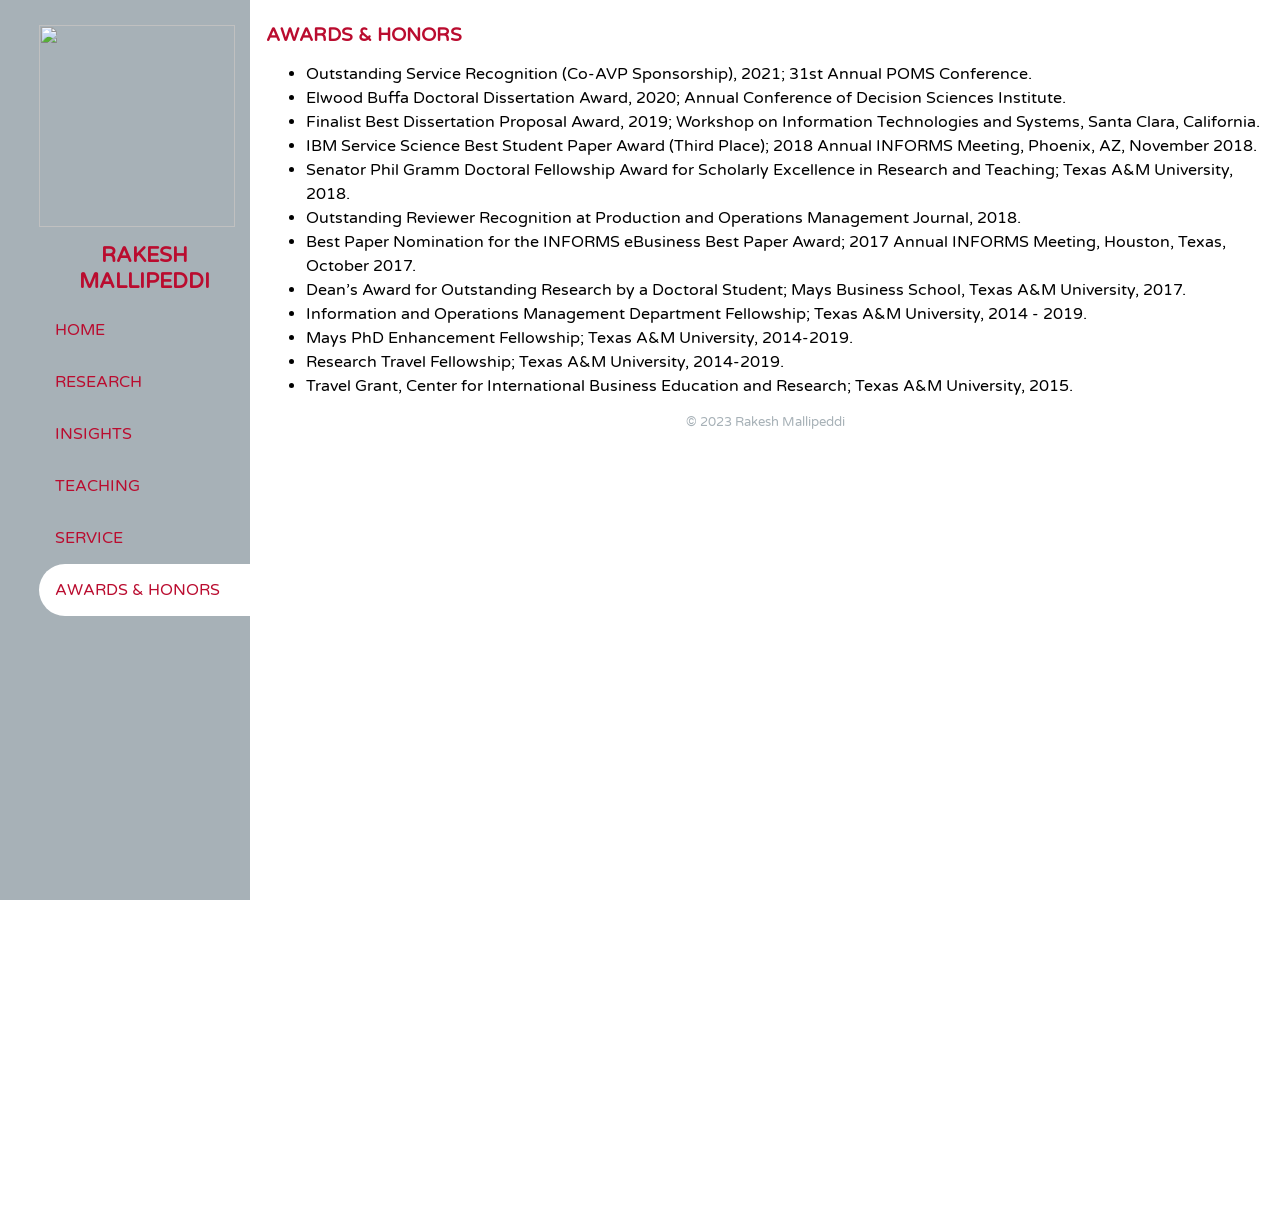
==== awards.html @ e10d99af "Add files via upload" ====
<!DOCTYPE html>
<html>
<head>
<title>Rakesh Mallipeddi - Research</title>

<link href='https://fonts.googleapis.com/css?family=Varela Round' rel='stylesheet'>
  <body style="font-family:Varela Round;  ">

<meta name="viewport" content="width=device-width, initial-scale=1.0">
<style>
body {
  margin: 0;
  font-family: "Lato", sans-serif;
}

.sidebar {
  margin: 0;
  padding: 0;
  width: 250px;
  background-color:#A7B1B7;
  position: fixed;
  height: 100%;
  overflow: auto;
}

.sidebar a {
  display: block;
  color: #BA0C2F;
  padding: 16px;
  text-decoration: none;
}
 
.sidebar a.active {
  color: #BA0C2F;
  background-color: white;
  border-top-left-radius: 999px;
  border-bottom-left-radius: 999px;
  border-width:2px;

}


.sidebar c {
    display: block;
    color: #BA0C2F;
    text-align: center;
    padding: 10px 10px;
    text-decoration: none;
	font-size:16pt;
}

.sidebar a:hover:not(.active) {
  background-color: #f2eeed;
    border-top-left-radius: 999px;
  border-bottom-left-radius: 999px;
  color: #BA0C2F;
}

div.content {
  margin-left: 250px;
  padding: 5px 16px;
  height: 1200px;
  background-color:  white;
}

@media screen and (max-width: 700px) {
  .sidebar {
    width: 100%;
    height: auto;
    position: relative;
  }
  .sidebar a {float: left;}
  div.content {margin-left: 0;}
}

@media screen and (max-width: 400px) {
  .sidebar a {
    text-align: center;
    float: none;
  }
}
</style>
</head>
<body>

<div class="sidebar">
 <span
style='position:absolute;left:39px;top:25px;'><img src="index_files/shot.png" width="196" height="202">
 <c><b>RAKESH MALLIPEDDI</b></c>

  <a  href="home.html">HOME</a>
  <a  href="research.html">RESEARCH</a>
  <a href="insights.html">INSIGHTS</a>
  <a href="teaching.html">TEACHING</a>
  <a href="service.html">SERVICE</a>
  <a class="active" href="awards.html">AWARDS & HONORS</a>

</div>
   
	  
<div class="content">


<h3 style='margin-bottom:-.00in;color: #BA0C2F;font-size:14.0pt '> AWARDS & HONORS </h3>
  
 <ul style="font-size:12pt; line-height: 1.5;">
   <li> Outstanding Service Recognition (Co-AVP Sponsorship), 2021; 31st Annual POMS Conference.

   <li> Elwood Buffa Doctoral Dissertation Award, 2020; Annual Conference of Decision Sciences Institute.

   <li> Finalist Best Dissertation Proposal Award, 2019; Workshop on Information Technologies and Systems, Santa Clara, California.

   <li> IBM Service Science Best Student Paper Award (Third Place); 2018 Annual INFORMS Meeting, Phoenix, AZ, November 2018.

   <li> Senator Phil Gramm Doctoral Fellowship Award for Scholarly Excellence in Research and Teaching; Texas A&M University, 2018.

   <li> Outstanding Reviewer Recognition at Production and Operations Management Journal, 2018.

   <li> Best Paper Nomination for the INFORMS eBusiness Best Paper Award; 2017 Annual INFORMS Meeting, Houston, Texas, October 2017.

   <li> Dean’s Award for Outstanding Research by a Doctoral Student; Mays Business School, Texas A&M University, 2017.

   <li> Information and Operations Management Department Fellowship; Texas A&M University, 2014 - 2019.

   <li> Mays PhD Enhancement Fellowship; Texas A&M University, 2014-2019.

   <li> Research Travel Fellowship; Texas A&M University, 2014-2019.

   <li> Travel Grant, Center for International Business Education and Research; Texas A&M University, 2015.




   </ul>

 

<footer  align="center"><p  style='  font-size:10.0pt; color:#A7B1B7 '>&copy; 2023 Rakesh Mallipeddi </footer>
</div>
</body>
</html>
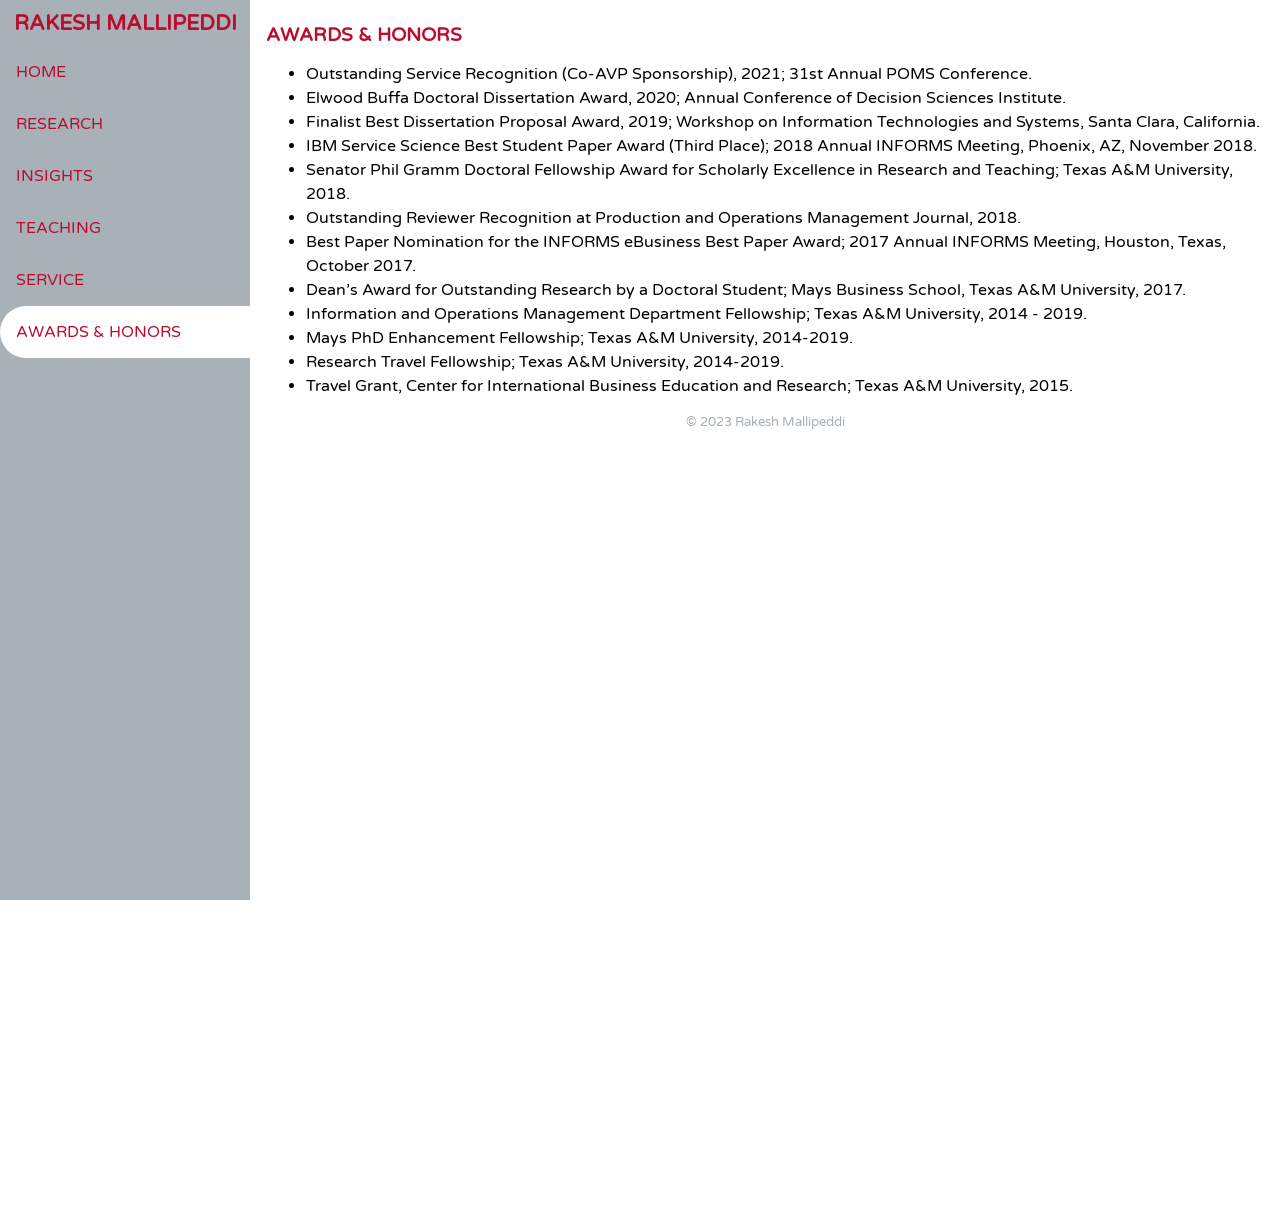
==== commit c65e48d8: "Add files via upload" ====
--- a/awards.html
+++ b/awards.html
@@ -84,8 +84,7 @@
 <body>
 
 <div class="sidebar">
- <span
-style='position:absolute;left:39px;top:25px;'><img src="index_files/shot.png" width="196" height="202">
+
  <c><b>RAKESH MALLIPEDDI</b></c>
 
   <a  href="home.html">HOME</a>
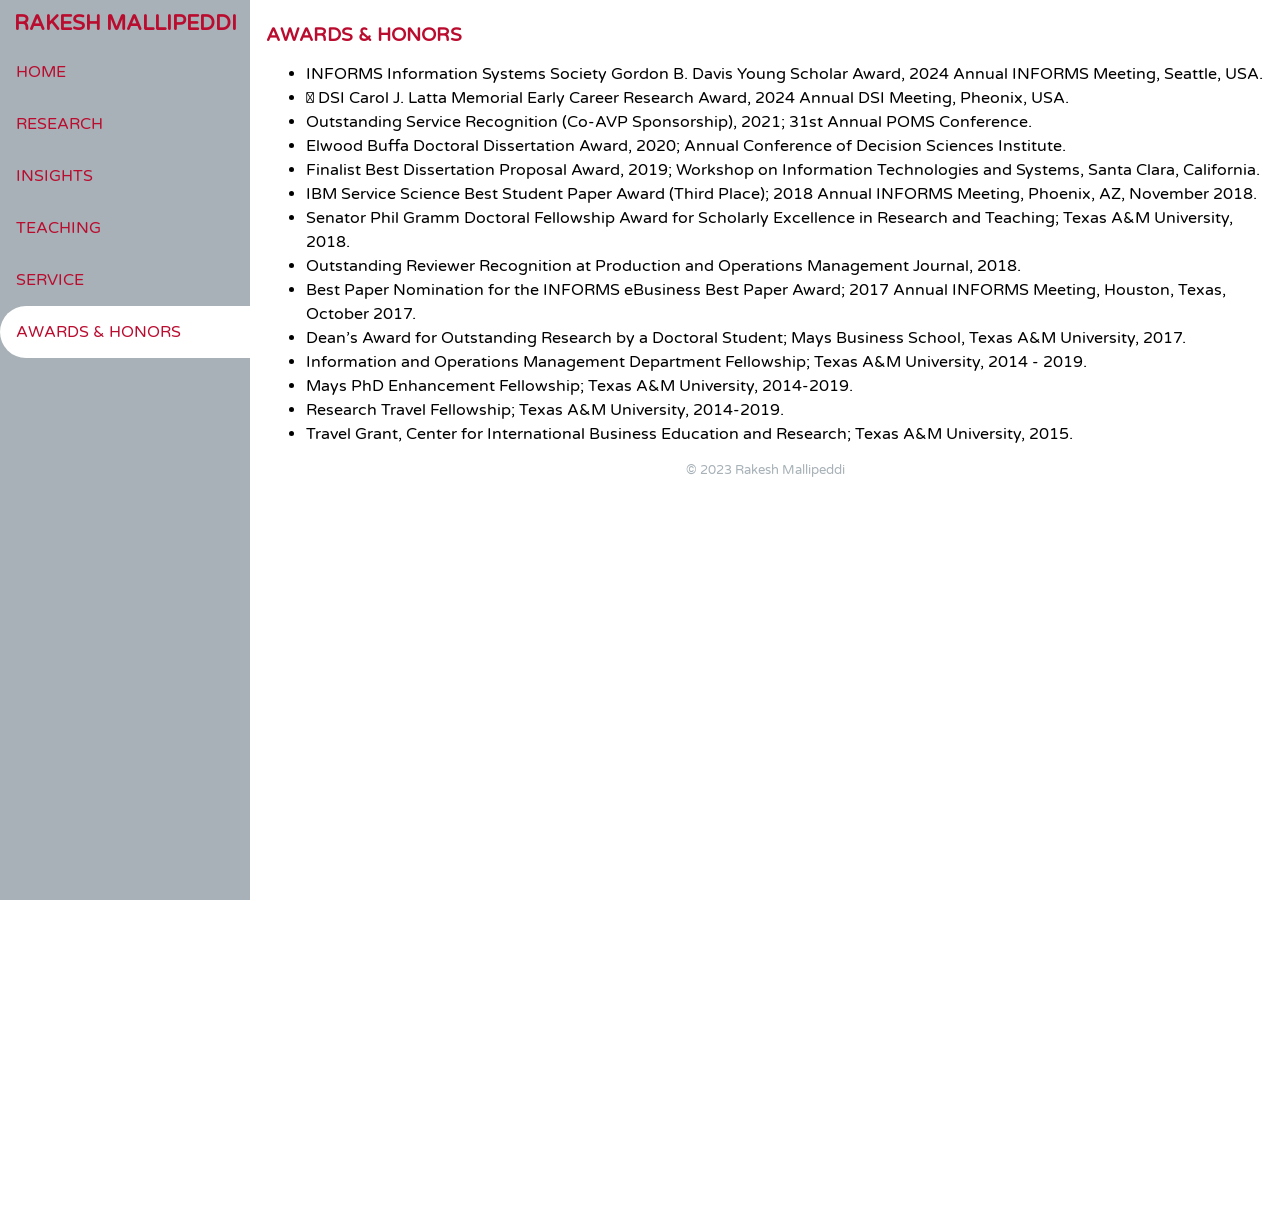
==== commit f214946c: "Update awards.html" ====
--- a/awards.html
+++ b/awards.html
@@ -103,6 +103,10 @@
 <h3 style='margin-bottom:-.00in;color: #BA0C2F;font-size:14.0pt '> AWARDS & HONORS </h3>
   
  <ul style="font-size:12pt; line-height: 1.5;">
+    <li> INFORMS Information Systems Society Gordon B. Davis Young Scholar Award, 2024 Annual INFORMS Meeting, Seattle, USA.
+
+    <li> 	DSI Carol J. Latta Memorial Early Career Research Award, 2024 Annual DSI Meeting, Pheonix, USA.
+
    <li> Outstanding Service Recognition (Co-AVP Sponsorship), 2021; 31st Annual POMS Conference.
 
    <li> Elwood Buffa Doctoral Dissertation Award, 2020; Annual Conference of Decision Sciences Institute.
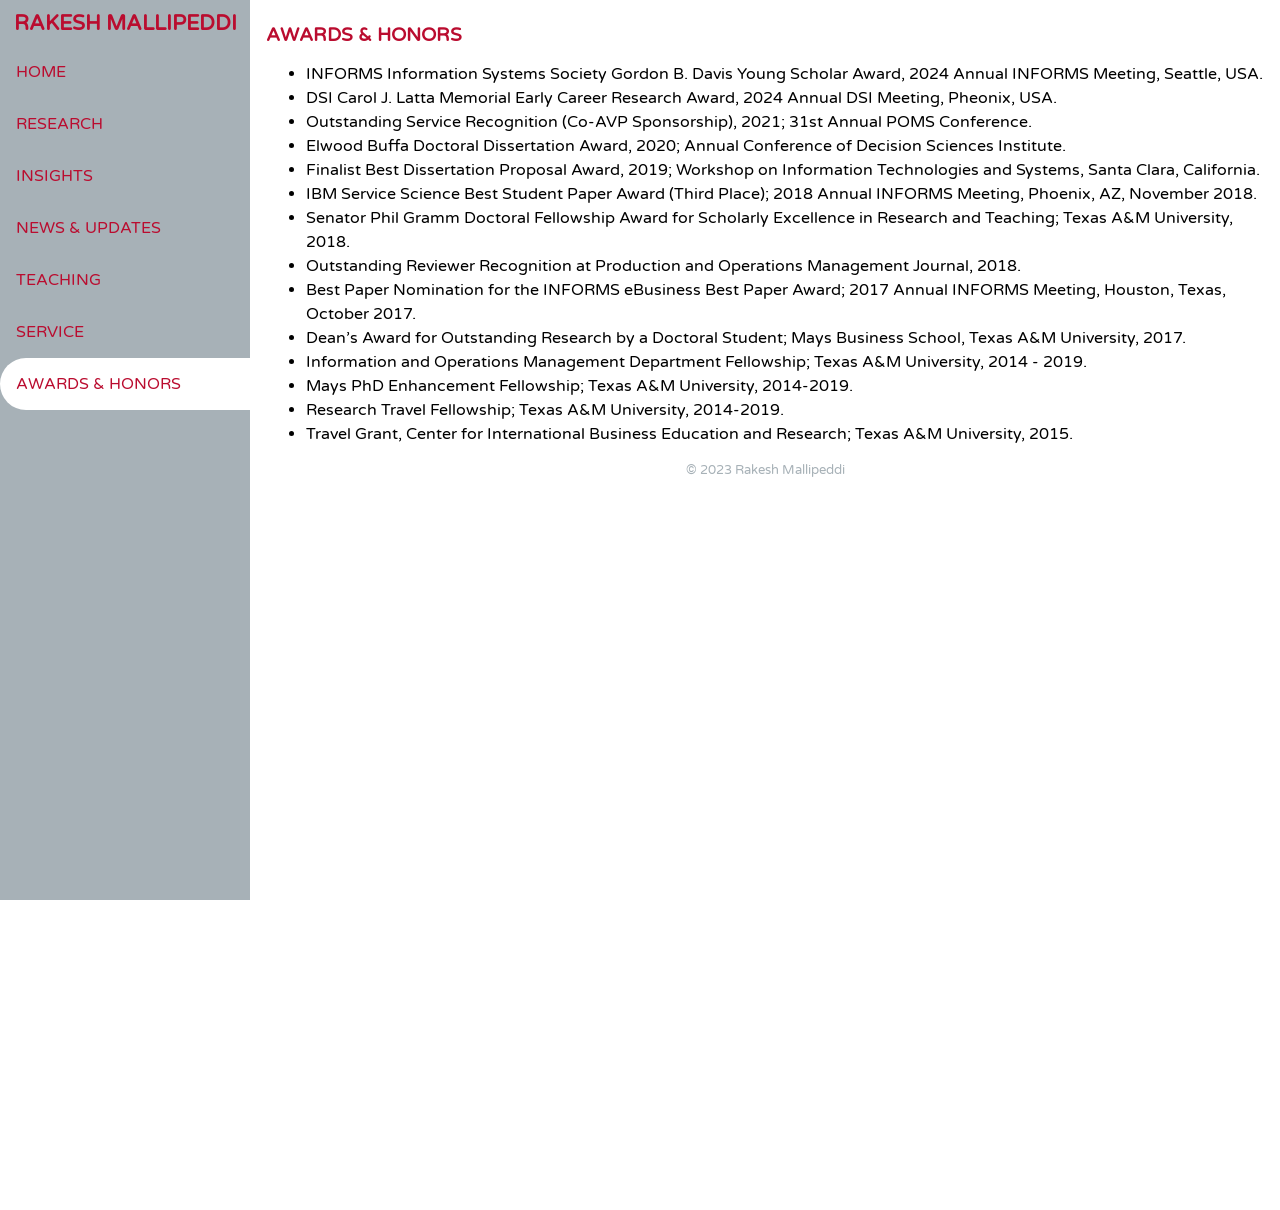
==== commit 2899187a: "Update awards.html" ====
--- a/awards.html
+++ b/awards.html
@@ -1,7 +1,7 @@
 <!DOCTYPE html>
 <html>
 <head>
-<title>Rakesh Mallipeddi - Research</title>
+<title>Rakesh Mallipeddi - Awards</title>
 
 <link href='https://fonts.googleapis.com/css?family=Varela Round' rel='stylesheet'>
   <body style="font-family:Varela Round;  ">
@@ -90,6 +90,7 @@
   <a  href="home.html">HOME</a>
   <a  href="research.html">RESEARCH</a>
   <a href="insights.html">INSIGHTS</a>
+  <a  href="research.html">NEWS & UPDATES</a>
   <a href="teaching.html">TEACHING</a>
   <a href="service.html">SERVICE</a>
   <a class="active" href="awards.html">AWARDS & HONORS</a>
@@ -105,7 +106,7 @@
  <ul style="font-size:12pt; line-height: 1.5;">
     <li> INFORMS Information Systems Society Gordon B. Davis Young Scholar Award, 2024 Annual INFORMS Meeting, Seattle, USA.
 
-    <li> 	DSI Carol J. Latta Memorial Early Career Research Award, 2024 Annual DSI Meeting, Pheonix, USA.
+    <li>  DSI Carol J. Latta Memorial Early Career Research Award, 2024 Annual DSI Meeting, Pheonix, USA.
 
    <li> Outstanding Service Recognition (Co-AVP Sponsorship), 2021; 31st Annual POMS Conference.
 
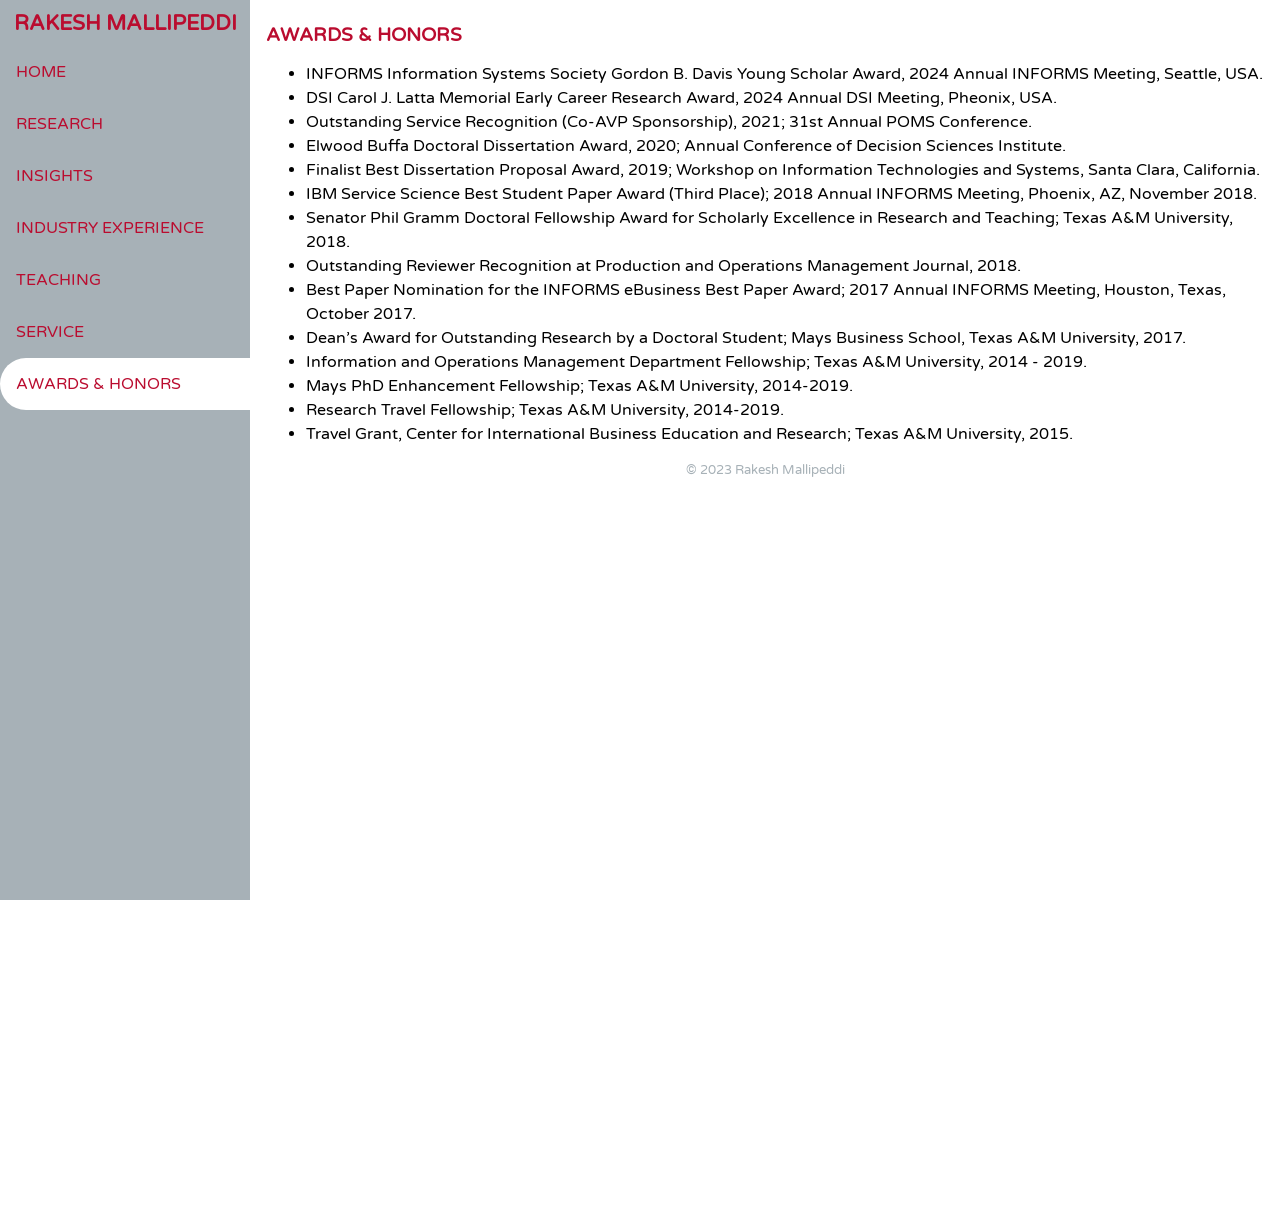
==== commit 44583956: "Update awards.html" ====
--- a/awards.html
+++ b/awards.html
@@ -90,8 +90,8 @@
   <a  href="home.html">HOME</a>
   <a  href="research.html">RESEARCH</a>
   <a href="insights.html">INSIGHTS</a>
-  <a  href="research.html">NEWS & UPDATES</a>
-  <a href="teaching.html">TEACHING</a>
+ <a  href="industry.html">INDUSTRY EXPERIENCE</a>
+	<a href="teaching.html">TEACHING</a>
   <a href="service.html">SERVICE</a>
   <a class="active" href="awards.html">AWARDS & HONORS</a>
 
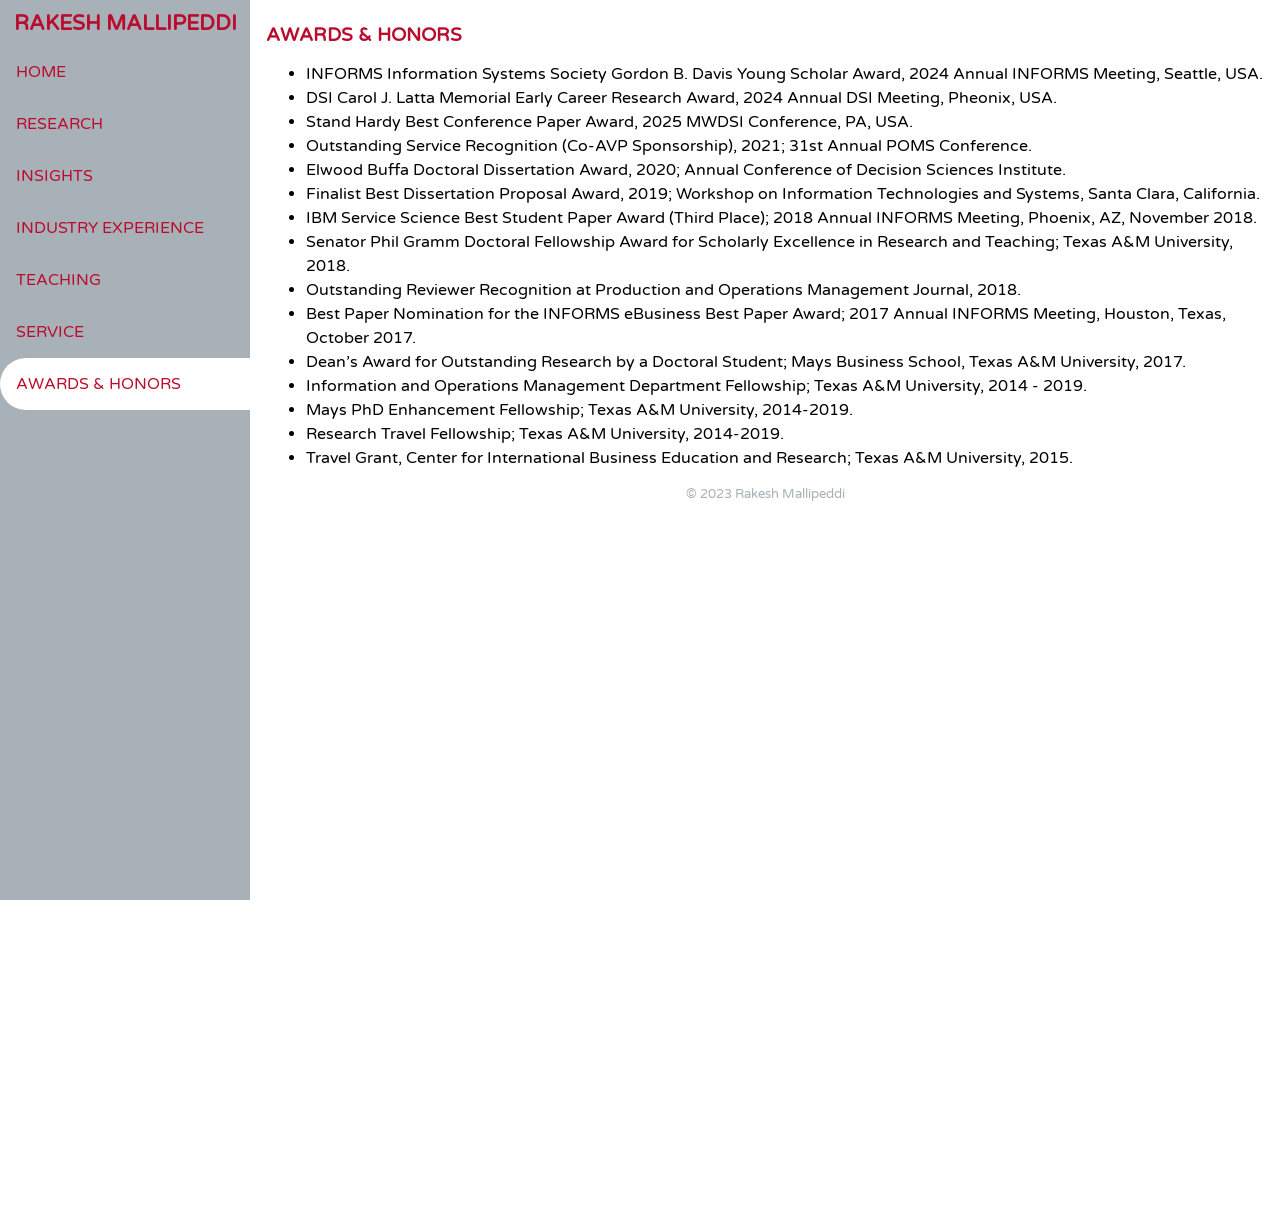
==== commit 124c5d4d: "Update awards.html" ====
--- a/awards.html
+++ b/awards.html
@@ -107,6 +107,7 @@
     <li> INFORMS Information Systems Society Gordon B. Davis Young Scholar Award, 2024 Annual INFORMS Meeting, Seattle, USA.
 
     <li>  DSI Carol J. Latta Memorial Early Career Research Award, 2024 Annual DSI Meeting, Pheonix, USA.
+	<li> Stand Hardy Best Conference Paper Award, 2025 MWDSI Conference, PA, USA.
 
    <li> Outstanding Service Recognition (Co-AVP Sponsorship), 2021; 31st Annual POMS Conference.
 
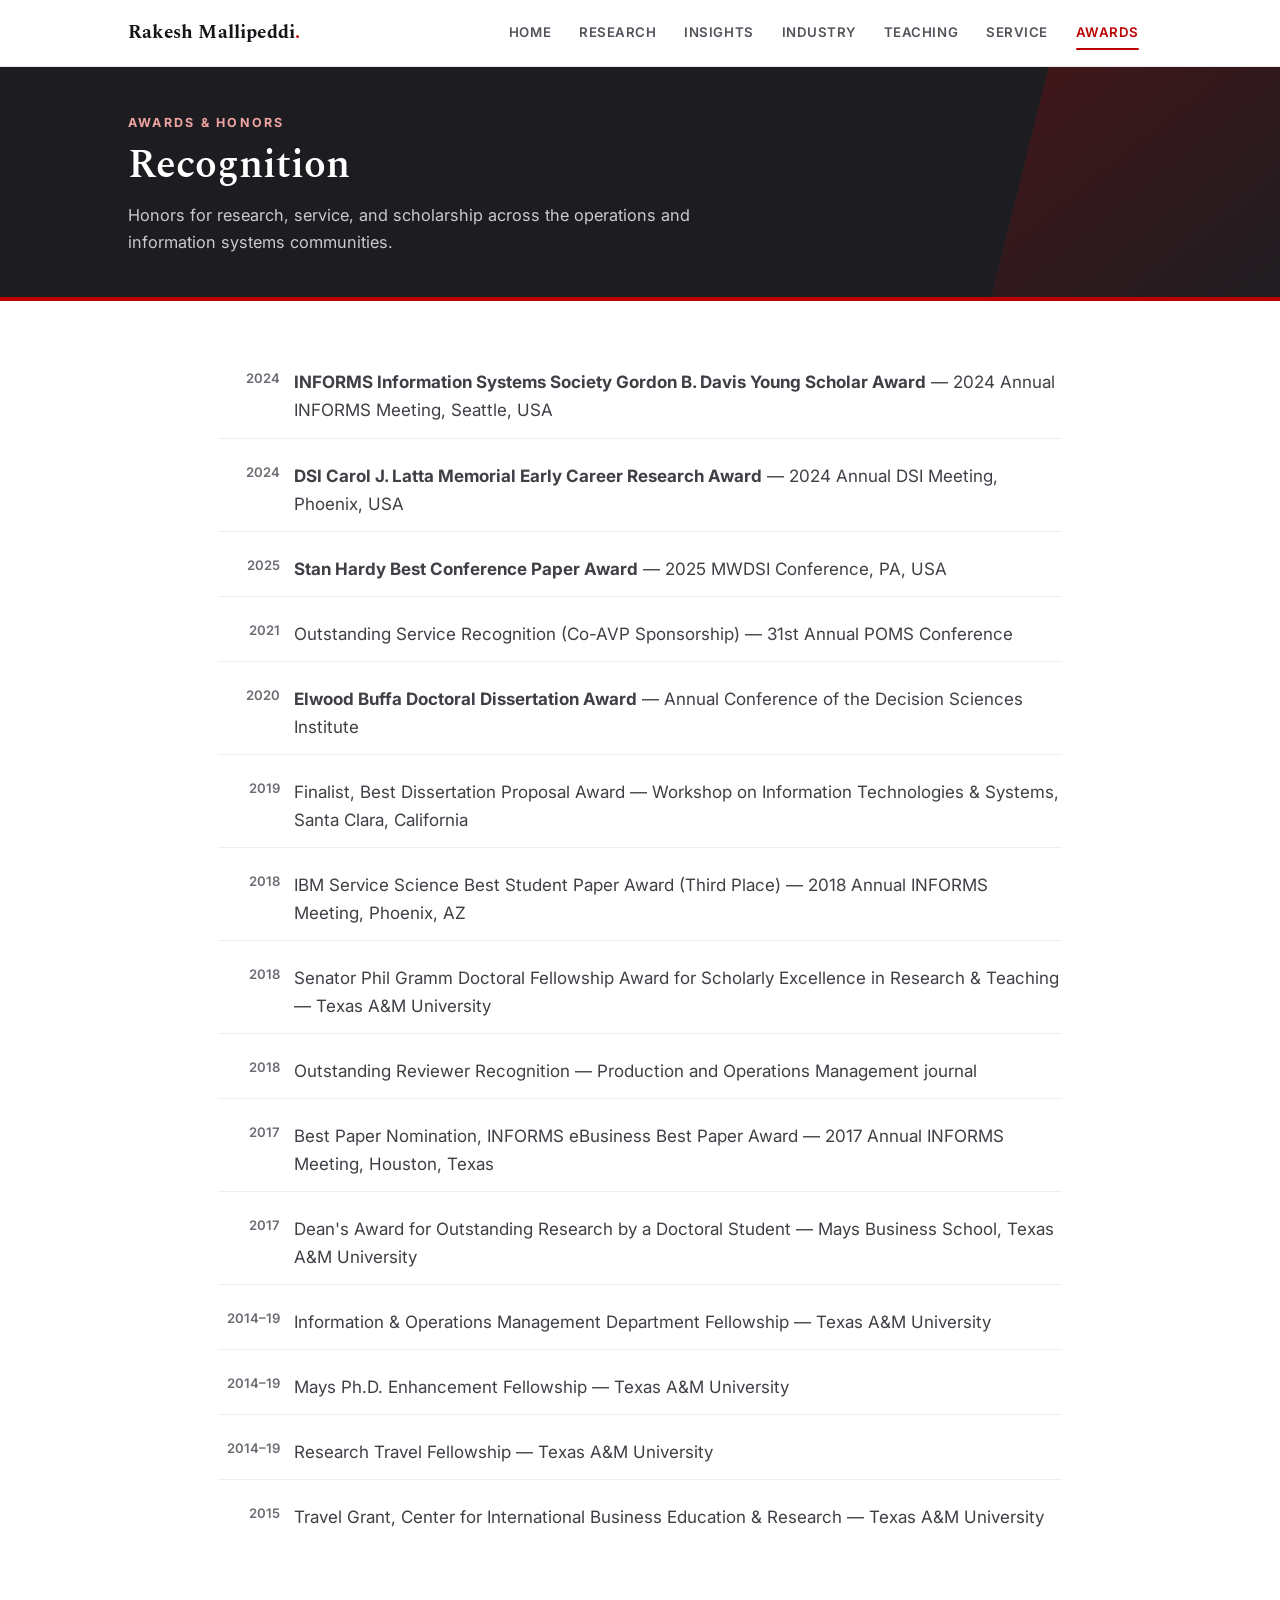
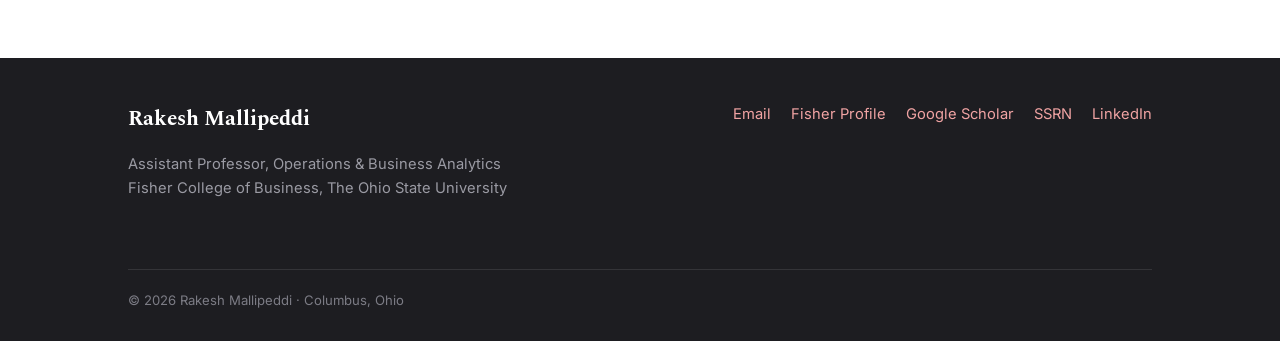
==== commit 2fc5bc79: "Add files via upload" ====
--- a/awards.html
+++ b/awards.html
@@ -1,146 +1,95 @@
-<!DOCTYPE html>
-<html>
-<head>
-<title>Rakesh Mallipeddi - Awards</title>
-
-<link href='https://fonts.googleapis.com/css?family=Varela Round' rel='stylesheet'>
-  <body style="font-family:Varela Round;  ">
-
-<meta name="viewport" content="width=device-width, initial-scale=1.0">
-<style>
-body {
-  margin: 0;
-  font-family: "Lato", sans-serif;
-}
-
-.sidebar {
-  margin: 0;
-  padding: 0;
-  width: 250px;
-  background-color:#A7B1B7;
-  position: fixed;
-  height: 100%;
-  overflow: auto;
-}
-
-.sidebar a {
-  display: block;
-  color: #BA0C2F;
-  padding: 16px;
-  text-decoration: none;
-}
- 
-.sidebar a.active {
-  color: #BA0C2F;
-  background-color: white;
-  border-top-left-radius: 999px;
-  border-bottom-left-radius: 999px;
-  border-width:2px;
-
-}
-
-
-.sidebar c {
-    display: block;
-    color: #BA0C2F;
-    text-align: center;
-    padding: 10px 10px;
-    text-decoration: none;
-	font-size:16pt;
-}
-
-.sidebar a:hover:not(.active) {
-  background-color: #f2eeed;
-    border-top-left-radius: 999px;
-  border-bottom-left-radius: 999px;
-  color: #BA0C2F;
-}
-
-div.content {
-  margin-left: 250px;
-  padding: 5px 16px;
-  height: 1200px;
-  background-color:  white;
-}
-
-@media screen and (max-width: 700px) {
-  .sidebar {
-    width: 100%;
-    height: auto;
-    position: relative;
-  }
-  .sidebar a {float: left;}
-  div.content {margin-left: 0;}
-}
-
-@media screen and (max-width: 400px) {
-  .sidebar a {
-    text-align: center;
-    float: none;
-  }
-}
-</style>
-</head>
-<body>
-
-<div class="sidebar">
-
- <c><b>RAKESH MALLIPEDDI</b></c>
-
-  <a  href="home.html">HOME</a>
-  <a  href="research.html">RESEARCH</a>
-  <a href="insights.html">INSIGHTS</a>
- <a  href="industry.html">INDUSTRY EXPERIENCE</a>
-	<a href="teaching.html">TEACHING</a>
-  <a href="service.html">SERVICE</a>
-  <a class="active" href="awards.html">AWARDS & HONORS</a>
-
-</div>
-   
-	  
-<div class="content">
-
-
-<h3 style='margin-bottom:-.00in;color: #BA0C2F;font-size:14.0pt '> AWARDS & HONORS </h3>
-  
- <ul style="font-size:12pt; line-height: 1.5;">
-    <li> INFORMS Information Systems Society Gordon B. Davis Young Scholar Award, 2024 Annual INFORMS Meeting, Seattle, USA.
-
-    <li>  DSI Carol J. Latta Memorial Early Career Research Award, 2024 Annual DSI Meeting, Pheonix, USA.
-	<li> Stand Hardy Best Conference Paper Award, 2025 MWDSI Conference, PA, USA.
-
-   <li> Outstanding Service Recognition (Co-AVP Sponsorship), 2021; 31st Annual POMS Conference.
-
-   <li> Elwood Buffa Doctoral Dissertation Award, 2020; Annual Conference of Decision Sciences Institute.
-
-   <li> Finalist Best Dissertation Proposal Award, 2019; Workshop on Information Technologies and Systems, Santa Clara, California.
-
-   <li> IBM Service Science Best Student Paper Award (Third Place); 2018 Annual INFORMS Meeting, Phoenix, AZ, November 2018.
-
-   <li> Senator Phil Gramm Doctoral Fellowship Award for Scholarly Excellence in Research and Teaching; Texas A&M University, 2018.
-
-   <li> Outstanding Reviewer Recognition at Production and Operations Management Journal, 2018.
-
-   <li> Best Paper Nomination for the INFORMS eBusiness Best Paper Award; 2017 Annual INFORMS Meeting, Houston, Texas, October 2017.
-
-   <li> Dean’s Award for Outstanding Research by a Doctoral Student; Mays Business School, Texas A&M University, 2017.
-
-   <li> Information and Operations Management Department Fellowship; Texas A&M University, 2014 - 2019.
-
-   <li> Mays PhD Enhancement Fellowship; Texas A&M University, 2014-2019.
-
-   <li> Research Travel Fellowship; Texas A&M University, 2014-2019.
-
-   <li> Travel Grant, Center for International Business Education and Research; Texas A&M University, 2015.
-
-
-
-
-   </ul>
-
- 
-
-<footer  align="center"><p  style='  font-size:10.0pt; color:#A7B1B7 '>&copy; 2023 Rakesh Mallipeddi </footer>
-</div>
-</body>
-</html>
+<!DOCTYPE html>
+<html lang="en">
+<head>
+<meta charset="UTF-8">
+<meta name="viewport" content="width=device-width, initial-scale=1.0">
+<title>Awards &amp; Honors — Rakesh Mallipeddi</title>
+<meta name="description" content="Awards and honors received by Rakesh Mallipeddi, including the INFORMS Gordon B. Davis Young Scholar Award and the DSI Carol J. Latta Early Career Research Award.">
+<link rel="preconnect" href="https://fonts.googleapis.com">
+<link rel="preconnect" href="https://fonts.gstatic.com" crossorigin>
+<link href="https://fonts.googleapis.com/css2?family=Inter:wght@400;500;600;700&family=Spectral:ital,wght@0,400;0,500;0,600;0,700;1,400;1,500&display=swap" rel="stylesheet">
+<link rel="stylesheet" href="styles.css">
+<!-- Google tag (gtag.js) -->
+<script async src="https://www.googletagmanager.com/gtag/js?id=G-KVEP2RVLBD"></script>
+<script>
+  window.dataLayer = window.dataLayer || [];
+  function gtag(){dataLayer.push(arguments);}
+  gtag('js', new Date());
+  gtag('config', 'G-KVEP2RVLBD');
+</script>
+</head>
+<body>
+
+<header class="nav">
+  <div class="nav-inner">
+    <a class="brand" href="home.html">Rakesh Mallipeddi<span class="dot">.</span></a>
+    <button class="nav-toggle" aria-label="Toggle menu" onclick="document.getElementById('navlinks').classList.toggle('open')">
+      <span></span><span></span><span></span>
+    </button>
+    <nav>
+      <ul class="nav-links" id="navlinks">
+        <li><a href="home.html">Home</a></li>
+        <li><a href="research.html">Research</a></li>
+        <li><a href="insights.html">Insights</a></li>
+        <li><a href="industry.html">Industry</a></li>
+        <li><a href="teaching.html">Teaching</a></li>
+        <li><a href="service.html">Service</a></li>
+        <li><a class="active" href="awards.html">Awards</a></li>
+      </ul>
+    </nav>
+  </div>
+</header>
+
+<div class="page-head">
+  <div class="wrap">
+    <p class="eyebrow">Awards &amp; Honors</p>
+    <h1>Recognition</h1>
+    <p>Honors for research, service, and scholarship across the operations and information systems communities.</p>
+  </div>
+</div>
+
+<main>
+  <section class="section">
+    <div class="wrap" style="max-width:900px;">
+      <div class="stack">
+
+        <div class="line-item"><span class="yr">2024</span><div><strong>INFORMS Information Systems Society Gordon B. Davis Young Scholar Award</strong> — 2024 Annual INFORMS Meeting, Seattle, USA</div></div>
+        <div class="line-item"><span class="yr">2024</span><div><strong>DSI Carol J. Latta Memorial Early Career Research Award</strong> — 2024 Annual DSI Meeting, Phoenix, USA</div></div>
+        <div class="line-item"><span class="yr">2025</span><div><strong>Stan Hardy Best Conference Paper Award</strong> — 2025 MWDSI Conference, PA, USA</div></div>
+        <div class="line-item"><span class="yr">2021</span><div>Outstanding Service Recognition (Co-AVP Sponsorship) — 31st Annual POMS Conference</div></div>
+        <div class="line-item"><span class="yr">2020</span><div><strong>Elwood Buffa Doctoral Dissertation Award</strong> — Annual Conference of the Decision Sciences Institute</div></div>
+        <div class="line-item"><span class="yr">2019</span><div>Finalist, Best Dissertation Proposal Award — Workshop on Information Technologies &amp; Systems, Santa Clara, California</div></div>
+        <div class="line-item"><span class="yr">2018</span><div>IBM Service Science Best Student Paper Award (Third Place) — 2018 Annual INFORMS Meeting, Phoenix, AZ</div></div>
+        <div class="line-item"><span class="yr">2018</span><div>Senator Phil Gramm Doctoral Fellowship Award for Scholarly Excellence in Research &amp; Teaching — Texas A&amp;M University</div></div>
+        <div class="line-item"><span class="yr">2018</span><div>Outstanding Reviewer Recognition — Production and Operations Management journal</div></div>
+        <div class="line-item"><span class="yr">2017</span><div>Best Paper Nomination, INFORMS eBusiness Best Paper Award — 2017 Annual INFORMS Meeting, Houston, Texas</div></div>
+        <div class="line-item"><span class="yr">2017</span><div>Dean's Award for Outstanding Research by a Doctoral Student — Mays Business School, Texas A&amp;M University</div></div>
+        <div class="line-item"><span class="yr">2014–19</span><div>Information &amp; Operations Management Department Fellowship — Texas A&amp;M University</div></div>
+        <div class="line-item"><span class="yr">2014–19</span><div>Mays Ph.D. Enhancement Fellowship — Texas A&amp;M University</div></div>
+        <div class="line-item"><span class="yr">2014–19</span><div>Research Travel Fellowship — Texas A&amp;M University</div></div>
+        <div class="line-item"><span class="yr">2015</span><div>Travel Grant, Center for International Business Education &amp; Research — Texas A&amp;M University</div></div>
+
+      </div>
+    </div>
+  </section>
+</main>
+
+<footer class="footer">
+  <div class="footer-inner">
+    <div>
+      <p class="fname">Rakesh Mallipeddi</p>
+      <p class="ftitle">Assistant Professor, Operations &amp; Business Analytics<br>Fisher College of Business, The Ohio State University</p>
+    </div>
+    <div class="footer-links">
+      <a href="mailto:mallipeddi.1@osu.edu">Email</a>
+      <a href="https://fisher.osu.edu/people/mallipeddi.1" target="_blank" rel="noopener">Fisher Profile</a>
+      <a href="https://scholar.google.com/citations?user=dWTKDv8AAAAJ&hl=en&oi=ao" target="_blank" rel="noopener">Google Scholar</a>
+      <a href="https://papers.ssrn.com/sol3/cf_dev/AbsByAuth.cfm?per_id=2630173" target="_blank" rel="noopener">SSRN</a>
+      <a href="https://www.linkedin.com/in/rakesh-mallipeddi-7b3858b9" target="_blank" rel="noopener">LinkedIn</a>
+    </div>
+    <div class="footer-copy">© 2026 Rakesh Mallipeddi · Columbus, Ohio</div>
+  </div>
+</footer>
+
+</body>
+</html>
--- a/styles.css
+++ b/styles.css
@@ -0,0 +1,318 @@
+/* ============================================================
+   Rakesh Mallipeddi — Personal Website
+   Shared design system
+   ============================================================ */
+
+:root {
+  --scarlet:      #BB0000;
+  --scarlet-dark: #8f0000;
+  --scarlet-soft: #f7e9e9;
+  --ink:          #16161a;
+  --charcoal:     #1d1d21;
+  --body:         #3f3f46;
+  --muted:        #6b6b73;
+  --line:         #e6e6e3;
+  --line-soft:    #efefec;
+  --bg:           #ffffff;
+  --bg-soft:      #faf9f7;
+  --bg-gray:      #f4f3f0;
+  --gray-band:    #2a2a2e;
+
+  --serif: "Spectral", Georgia, "Times New Roman", serif;
+  --sans:  "Inter", -apple-system, BlinkMacSystemFont, "Segoe UI", Roboto, sans-serif;
+
+  --wrap: 1080px;
+  --radius: 10px;
+  --shadow-sm: 0 1px 2px rgba(0,0,0,.05), 0 1px 3px rgba(0,0,0,.06);
+  --shadow-md: 0 4px 12px rgba(0,0,0,.06), 0 12px 28px rgba(0,0,0,.06);
+}
+
+* { box-sizing: border-box; }
+
+html { scroll-behavior: smooth; }
+
+body {
+  margin: 0;
+  font-family: var(--sans);
+  color: var(--body);
+  background: var(--bg);
+  font-size: 17px;
+  line-height: 1.65;
+  -webkit-font-smoothing: antialiased;
+  text-rendering: optimizeLegibility;
+}
+
+a { color: var(--scarlet); text-decoration: none; transition: color .15s ease; }
+a:hover { color: var(--scarlet-dark); text-decoration: underline; text-underline-offset: 2px; }
+
+h1, h2, h3, h4 { font-family: var(--serif); color: var(--ink); font-weight: 600; line-height: 1.2; }
+
+.wrap { max-width: var(--wrap); margin: 0 auto; padding: 0 28px; }
+
+/* ---------- Top navigation ---------- */
+.nav {
+  position: sticky; top: 0; z-index: 100;
+  background: rgba(255,255,255,.92);
+  backdrop-filter: saturate(180%) blur(10px);
+  border-bottom: 1px solid var(--line);
+}
+.nav-inner {
+  max-width: var(--wrap); margin: 0 auto; padding: 0 28px;
+  display: flex; align-items: center; justify-content: space-between;
+  height: 66px;
+}
+.brand {
+  font-family: var(--serif);
+  font-weight: 700; font-size: 1.18rem; letter-spacing: .01em;
+  color: var(--ink); white-space: nowrap;
+}
+.brand:hover { color: var(--ink); text-decoration: none; }
+.brand .dot { color: var(--scarlet); }
+
+.nav-links { display: flex; align-items: center; gap: 2px; list-style: none; margin: 0; padding: 0; }
+.nav-links a {
+  display: block; padding: 8px 13px;
+  font-size: .83rem; font-weight: 600; letter-spacing: .04em; text-transform: uppercase;
+  color: #52525b; border-radius: 6px; position: relative;
+}
+.nav-links a:hover { color: var(--scarlet); background: var(--bg-gray); text-decoration: none; }
+.nav-links a.active { color: var(--scarlet); }
+.nav-links a.active::after {
+  content: ""; position: absolute; left: 13px; right: 13px; bottom: 2px;
+  height: 2px; background: var(--scarlet); border-radius: 2px;
+}
+
+.nav-toggle { display: none; background: none; border: 0; cursor: pointer; padding: 8px; }
+.nav-toggle span { display: block; width: 22px; height: 2px; background: var(--ink); margin: 4px 0; transition: .2s; }
+
+/* ---------- Page header band (interior pages) ---------- */
+.page-head {
+  background: var(--charcoal);
+  color: #fff;
+  padding: 46px 0 42px;
+  position: relative;
+  overflow: hidden;
+  border-bottom: 4px solid var(--scarlet);
+}
+.page-head::before {
+  content: ""; position: absolute; top: 0; right: -60px; bottom: 0; width: 320px;
+  background: linear-gradient(135deg, rgba(187,0,0,.22), rgba(187,0,0,0));
+  transform: skewX(-14deg);
+}
+.page-head .wrap { position: relative; }
+.page-head .eyebrow {
+  font-size: .78rem; font-weight: 700; letter-spacing: .18em; text-transform: uppercase;
+  color: #f0a3a3; margin: 0 0 8px;
+}
+.page-head h1 { color: #fff; font-size: 2.5rem; margin: 0; }
+.page-head p { color: #c9c9cf; margin: 12px 0 0; max-width: 640px; font-size: 1.02rem; }
+
+/* ---------- Sections ---------- */
+main { padding-bottom: 20px; }
+.section { padding: 54px 0; }
+.section + .section { border-top: 1px solid var(--line-soft); }
+
+.section-title {
+  font-size: 1.05rem; letter-spacing: .12em; text-transform: uppercase;
+  color: var(--scarlet); font-weight: 700; font-family: var(--sans);
+  margin: 0 0 26px; display: flex; align-items: center; gap: 14px;
+}
+.section-title::after { content: ""; flex: 1; height: 1px; background: var(--line); }
+
+/* ---------- Hero (home) ---------- */
+.hero {
+  background: var(--charcoal);
+  color: #fff; position: relative; overflow: hidden;
+  border-bottom: 4px solid var(--scarlet);
+}
+.hero::before {
+  content: ""; position: absolute; inset: 0;
+  background:
+    radial-gradient(1100px 500px at 88% -10%, rgba(187,0,0,.35), transparent 60%),
+    radial-gradient(700px 400px at 0% 120%, rgba(187,0,0,.14), transparent 60%);
+}
+.hero-inner {
+  position: relative; max-width: var(--wrap); margin: 0 auto; padding: 66px 28px 60px;
+  display: grid; grid-template-columns: 1.5fr 1fr; gap: 54px; align-items: center;
+}
+.hero .eyebrow {
+  font-size: .82rem; font-weight: 700; letter-spacing: .18em; text-transform: uppercase;
+  color: #f0a3a3; margin: 0 0 14px;
+}
+.hero h1 { color: #fff; font-size: 3.35rem; line-height: 1.04; margin: 0 0 16px; letter-spacing: -.01em; }
+.hero .role { font-size: 1.32rem; color: #fff; font-family: var(--serif); font-style: italic; margin: 0 0 6px; }
+.hero .affil { font-size: 1.02rem; color: #c4c4cc; margin: 0 0 26px; }
+.hero .affil a { color: #f0a3a3; }
+
+.hero-links { display: flex; flex-wrap: wrap; gap: 10px; }
+.btn {
+  display: inline-flex; align-items: center; gap: 8px;
+  padding: 10px 17px; border-radius: 8px; font-size: .9rem; font-weight: 600;
+  border: 1px solid rgba(255,255,255,.22); color: #fff; background: rgba(255,255,255,.05);
+  transition: all .16s ease;
+}
+.btn:hover { background: #fff; color: var(--ink); border-color: #fff; text-decoration: none; }
+.btn-primary { background: var(--scarlet); border-color: var(--scarlet); }
+.btn-primary:hover { background: #fff; color: var(--scarlet); border-color: #fff; }
+
+.hero-photo { justify-self: center; }
+.hero-photo img {
+  width: 290px; height: 290px; object-fit: cover; border-radius: 50%;
+  border: 5px solid rgba(255,255,255,.12);
+  box-shadow: 0 0 0 3px var(--scarlet), 0 24px 50px rgba(0,0,0,.4);
+  background: #fff;
+}
+
+/* ---------- Quick stats strip ---------- */
+.stats {
+  background: var(--bg-soft); border-bottom: 1px solid var(--line);
+}
+.stats-inner {
+  max-width: var(--wrap); margin: 0 auto; padding: 26px 28px;
+  display: grid; grid-template-columns: repeat(4, 1fr); gap: 22px; text-align: center;
+}
+.stat .num { font-family: var(--serif); font-size: 2rem; font-weight: 700; color: var(--scarlet); line-height: 1; }
+.stat .lbl { font-size: .82rem; color: var(--muted); margin-top: 6px; letter-spacing: .03em; }
+
+/* ---------- Prose ---------- */
+.prose p { margin: 0 0 16px; }
+.lead { font-size: 1.12rem; color: #333; line-height: 1.7; }
+
+/* ---------- Cards / grids ---------- */
+.grid-2 { display: grid; grid-template-columns: 1fr 1fr; gap: 26px; }
+.grid-3 { display: grid; grid-template-columns: repeat(3,1fr); gap: 22px; }
+
+.card {
+  background: var(--bg); border: 1px solid var(--line); border-radius: var(--radius);
+  padding: 24px 26px; box-shadow: var(--shadow-sm); transition: box-shadow .18s ease, transform .18s ease;
+}
+.card:hover { box-shadow: var(--shadow-md); }
+
+.card h3 { margin: 0 0 6px; font-size: 1.12rem; }
+.card .meta { font-size: .88rem; color: var(--muted); margin: 0 0 10px; }
+
+/* Info card with scarlet left rule */
+.rule-card {
+  border-left: 3px solid var(--scarlet); background: var(--bg-soft);
+  border-radius: 0 var(--radius) var(--radius) 0; padding: 18px 22px; margin-bottom: 14px;
+}
+.rule-card .title { font-weight: 700; color: var(--ink); }
+.rule-card .sub { color: var(--muted); font-size: .92rem; }
+
+/* ---------- Timeline (education / experience) ---------- */
+.tl { border-left: 2px solid var(--line); margin-left: 6px; padding-left: 0; }
+.tl-item { position: relative; padding: 0 0 26px 28px; }
+.tl-item:last-child { padding-bottom: 0; }
+.tl-item::before {
+  content: ""; position: absolute; left: -7px; top: 4px; width: 12px; height: 12px;
+  border-radius: 50%; background: var(--scarlet); border: 2px solid #fff; box-shadow: 0 0 0 1px var(--line);
+}
+.tl-item .role { font-weight: 700; color: var(--ink); font-size: 1.05rem; }
+.tl-item .org { color: var(--body); }
+.tl-item .when { font-size: .85rem; color: var(--muted); font-weight: 600; letter-spacing: .02em; }
+.tl-item .desc { font-size: .95rem; color: var(--muted); margin-top: 4px; }
+
+/* ---------- Publications ---------- */
+.pub-list { list-style: none; counter-reset: pub; margin: 0; padding: 0; }
+.pub {
+  position: relative; padding: 22px 0 22px 56px; border-bottom: 1px solid var(--line-soft);
+}
+.pub:last-child { border-bottom: 0; }
+.pub::before {
+  counter-increment: pub; content: counter(pub);
+  position: absolute; left: 0; top: 20px;
+  width: 34px; height: 34px; border-radius: 50%;
+  background: var(--scarlet-soft); color: var(--scarlet);
+  font-family: var(--serif); font-weight: 700; font-size: 1rem;
+  display: flex; align-items: center; justify-content: center;
+}
+.pub .authors { color: var(--body); }
+.pub .title { color: var(--ink); font-weight: 600; }
+.pub .venue { font-weight: 700; }
+.pub .venue.jrnl { color: var(--scarlet); }
+.pub-meta { margin-top: 8px; display: flex; flex-wrap: wrap; gap: 8px; align-items: center; }
+
+.badge {
+  display: inline-block; font-size: .74rem; font-weight: 700; letter-spacing: .04em;
+  padding: 3px 9px; border-radius: 999px; text-transform: uppercase;
+}
+.badge-link { background: var(--bg-gray); color: #444; border: 1px solid var(--line); }
+.badge-link:hover { background: var(--scarlet); color: #fff; border-color: var(--scarlet); text-decoration: none; }
+.badge-status { background: #fff3cd; color: #7a5b00; border: 1px solid #f0e0a8; text-transform: none; letter-spacing: .01em; }
+.badge-review { background: var(--scarlet-soft); color: var(--scarlet); }
+.badge-award { background: #eef6ee; color: #2f6b34; border: 1px solid #d5e8d6; text-transform: none; }
+
+.note-line {
+  margin-top: 8px; padding-left: 14px; border-left: 2px solid var(--scarlet-soft);
+  font-size: .92rem; color: var(--muted);
+}
+.note-line .star { color: var(--scarlet); font-weight: 700; }
+
+/* ---------- Simple list items (service, awards) ---------- */
+.stack { display: flex; flex-direction: column; gap: 10px; }
+.line-item {
+  display: flex; gap: 14px; padding: 13px 0; border-bottom: 1px solid var(--line-soft);
+}
+.line-item:last-child { border-bottom: 0; }
+.line-item .mark { color: var(--scarlet); font-weight: 700; flex: none; line-height: 1.5; }
+.line-item .yr { flex: none; font-size: .82rem; color: var(--muted); font-weight: 600; min-width: 62px; text-align: right; }
+
+.sub-head {
+  font-family: var(--serif); font-size: 1.25rem; color: var(--ink); font-weight: 600;
+  margin: 34px 0 14px; padding-bottom: 8px; border-bottom: 2px solid var(--scarlet);
+  display: inline-block;
+}
+.sub-head:first-of-type { margin-top: 0; }
+
+.chips { display: flex; flex-wrap: wrap; gap: 9px; }
+.chip {
+  font-size: .88rem; font-weight: 600; color: #3f3f46;
+  background: var(--bg-soft); border: 1px solid var(--line); border-radius: 999px; padding: 6px 15px;
+}
+
+/* ---------- Insights articles ---------- */
+.article { padding: 6px 0 34px; border-bottom: 1px solid var(--line); margin-bottom: 34px; }
+.article:last-child { border-bottom: 0; margin-bottom: 0; }
+.article h2 { font-size: 1.55rem; margin: 0 0 6px; }
+.article .byline { color: var(--muted); font-style: italic; font-family: var(--serif); margin: 0 0 18px; }
+.article .prose p { margin: 0 0 15px; }
+
+/* ---------- Footer ---------- */
+.footer { background: var(--charcoal); color: #b9b9c0; padding: 44px 0 30px; margin-top: 40px; }
+.footer-inner { max-width: var(--wrap); margin: 0 auto; padding: 0 28px;
+  display: flex; flex-wrap: wrap; gap: 24px; justify-content: space-between; align-items: flex-start; }
+.footer .fname { font-family: var(--serif); font-size: 1.3rem; color: #fff; font-weight: 700; margin: 0 0 4px; }
+.footer .ftitle { font-size: .92rem; color: #9a9aa3; }
+.footer a { color: #f0a3a3; }
+.footer-links { display: flex; flex-wrap: wrap; gap: 8px 20px; font-size: .92rem; }
+.footer-copy { width: 100%; border-top: 1px solid rgba(255,255,255,.1); margin-top: 30px; padding-top: 20px;
+  font-size: .82rem; color: #7c7c85; }
+
+/* ---------- Responsive ---------- */
+@media (max-width: 860px) {
+  .hero-inner { grid-template-columns: 1fr; gap: 34px; text-align: center; padding-top: 48px; }
+  .hero h1 { font-size: 2.6rem; }
+  .hero-links { justify-content: center; }
+  .hero-photo { order: -1; }
+  .hero-photo img { width: 200px; height: 200px; }
+  .stats-inner { grid-template-columns: 1fr 1fr; gap: 18px; }
+  .grid-2, .grid-3 { grid-template-columns: 1fr; }
+}
+
+@media (max-width: 720px) {
+  body { font-size: 16px; }
+  .nav-toggle { display: block; }
+  .nav-links {
+    position: absolute; top: 66px; left: 0; right: 0; flex-direction: column; gap: 0;
+    background: #fff; border-bottom: 1px solid var(--line); padding: 8px 16px 16px;
+    box-shadow: var(--shadow-md); display: none;
+  }
+  .nav-links.open { display: flex; }
+  .nav-links a { padding: 12px 8px; width: 100%; }
+  .nav-links a.active::after { display: none; }
+  .nav-links a.active { background: var(--scarlet-soft); border-radius: 6px; }
+  .page-head h1 { font-size: 1.9rem; }
+  .hero h1 { font-size: 2.15rem; }
+  .section { padding: 40px 0; }
+  .line-item .yr { min-width: 48px; }
+}
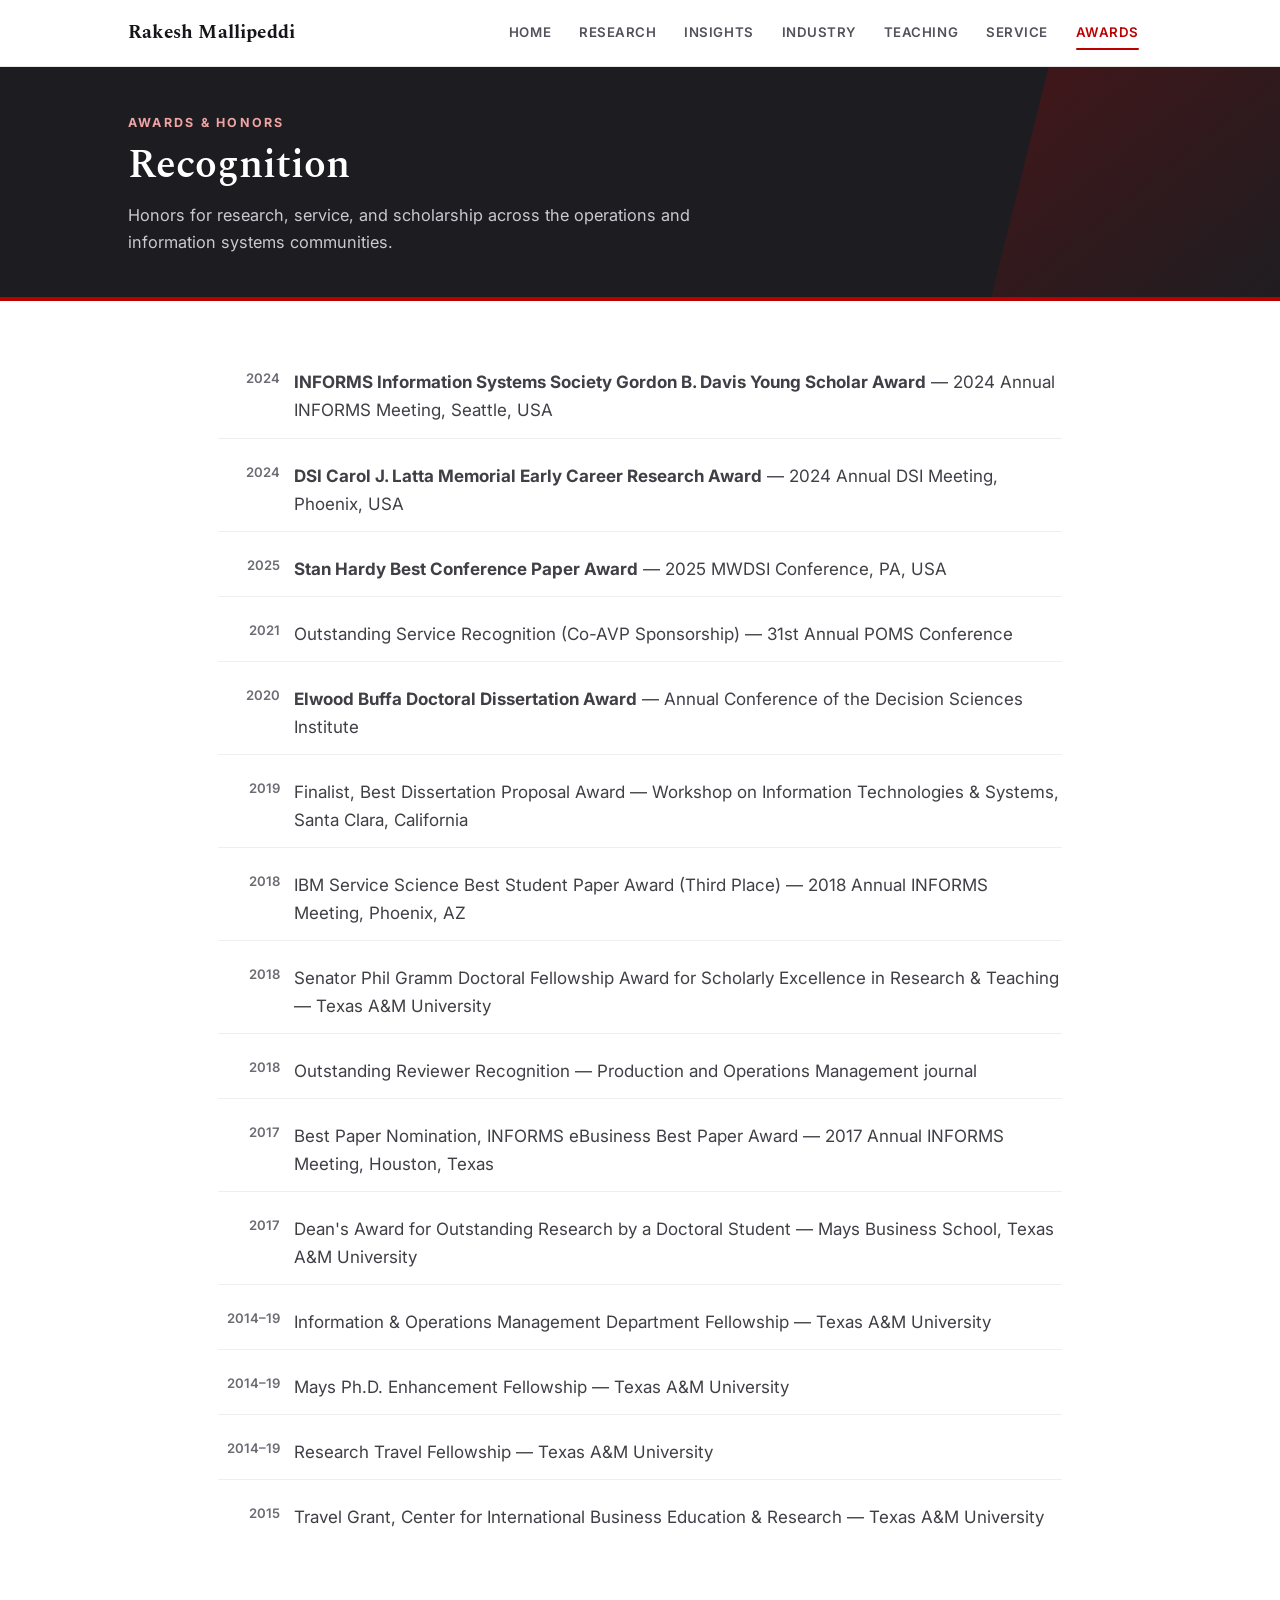
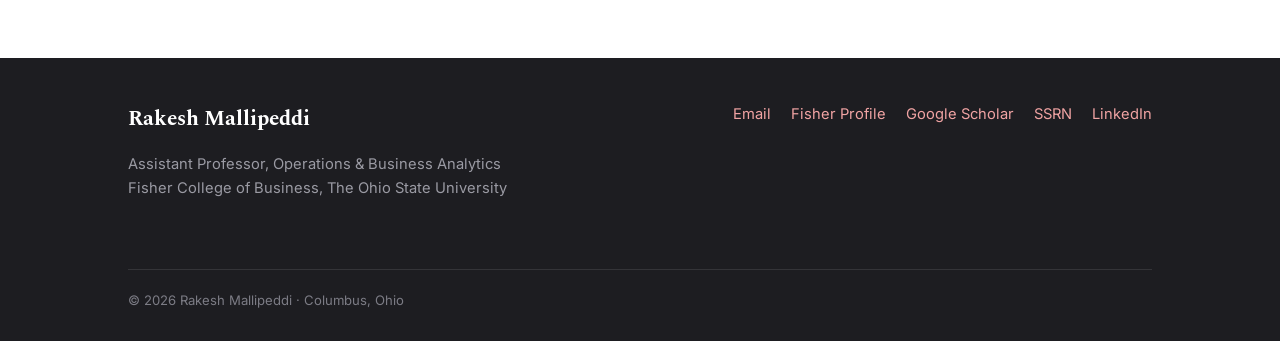
==== commit cc853119: "Update awards.html" ====
--- a/awards.html
+++ b/awards.html
@@ -22,7 +22,7 @@
 
 <header class="nav">
   <div class="nav-inner">
-    <a class="brand" href="home.html">Rakesh Mallipeddi<span class="dot">.</span></a>
+    <a class="brand" href="home.html">Rakesh Mallipeddi</span></a>
     <button class="nav-toggle" aria-label="Toggle menu" onclick="document.getElementById('navlinks').classList.toggle('open')">
       <span></span><span></span><span></span>
     </button>
